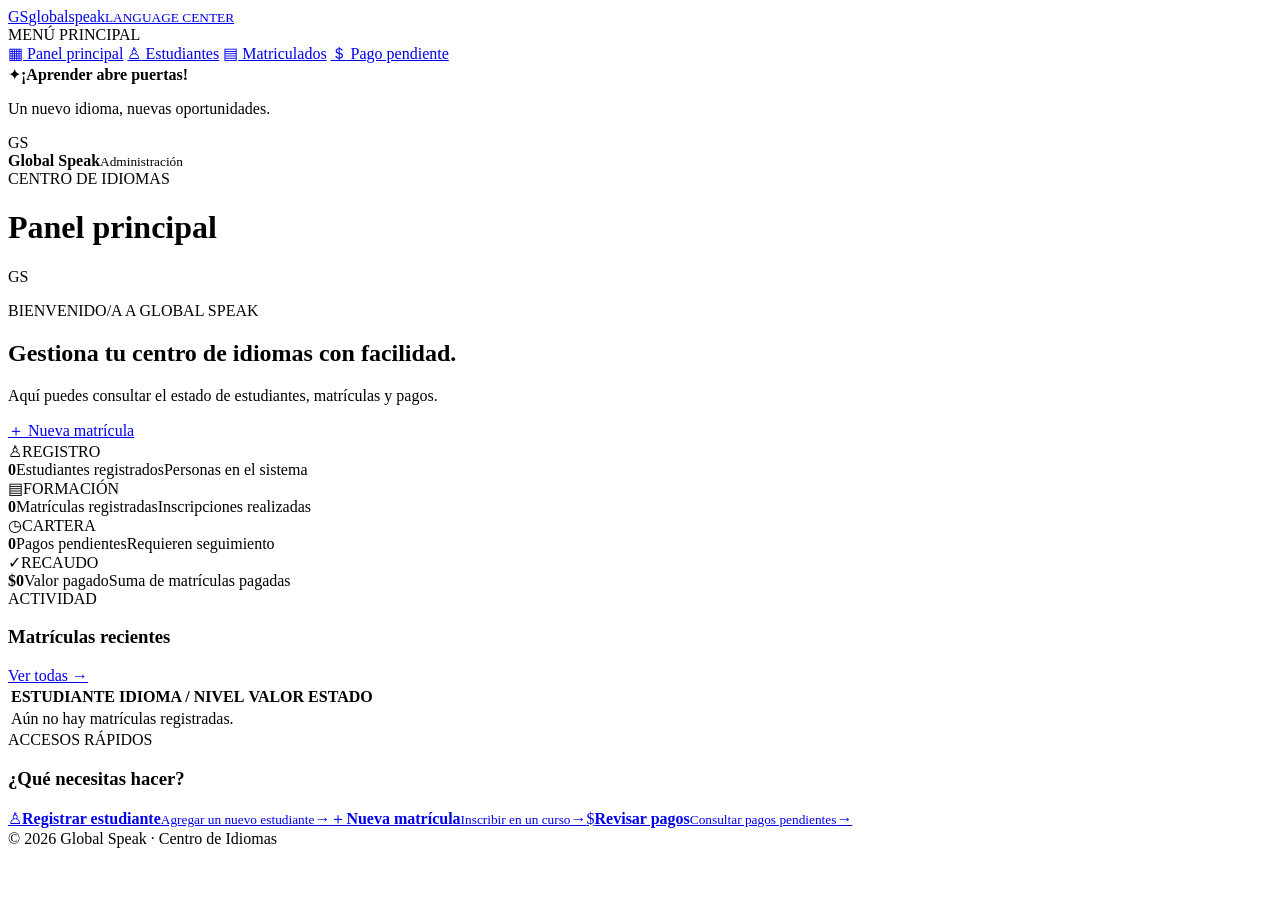
==== Frontend/index.html @ 1390c36b "Novedad: Se completó el contenido de los archivos JS y HTML." ====
<!DOCTYPE html>
<html lang="es">

<head>
    <meta charset="UTF-8">
    <meta name="viewport" content="width=device-width, initial-scale=1.0">
    <title>Global Speak | Panel principal</title>
    <link rel="preconnect" href="https://fonts.googleapis.com">
    <link rel="preconnect" href="https://fonts.gstatic.com" crossorigin>
    <link
        href="https://fonts.googleapis.com/css2?family=DM+Sans:wght@400;500;600;700&family=Manrope:wght@500;600;700;800&display=swap"
        rel="stylesheet">
    <link rel="stylesheet" href="css/styles.css">
    <link rel="stylesheet" href="css/dashboard.css">
</head>

<body data-page="dashboard">
    <div class="app-shell">
        <aside class="sidebar">
            <a class="brand" href="index.html"><span class="brand-mark">GS</span><span>global<span
                        class="brand-light">speak</span><small>LANGUAGE CENTER</small></span></a>
            <div class="sidebar-label">MENÚ PRINCIPAL</div>
            <nav class="nav-menu">
                <a class="nav-link active" href="index.html"><span class="nav-icon">▦</span> Panel principal</a>
                <a class="nav-link" href="estudiantes.html"><span class="nav-icon">♙</span> Estudiantes</a>
                <a class="nav-link" href="matriculados.html"><span class="nav-icon">▤</span> Matriculados</a>
                <a class="nav-link" href="pagos.html"><span class="nav-icon">＄</span> Pago pendiente</a>
            </nav>
            <div class="sidebar-bottom">
                <div class="help-card"><span class="help-icon">✦</span><strong>¡Aprender abre puertas!</strong>
                    <p>Un nuevo idioma, nuevas oportunidades.</p>
                </div>
                <div class="profile-mini">
                    <div class="avatar">GS</div>
                    <div><strong>Global Speak</strong><small>Administración</small></div>
                </div>
            </div>
        </aside>

        <main class="main-content">
            <header class="topbar">
                <div><span class="eyebrow">CENTRO DE IDIOMAS</span>
                    <h1>Panel principal</h1>
                </div>
                <div class="topbar-right"><span class="today" id="today-date"></span>
                    <div class="top-avatar">GS</div>
                </div>
            </header>
            <section class="welcome-row">
                <div>
                    <p class="welcome-kicker">BIENVENIDO/A A GLOBAL SPEAK</p>
                    <h2>Gestiona tu centro de idiomas <span>con facilidad.</span></h2>
                    <p class="muted">Aquí puedes consultar el estado de estudiantes, matrículas y pagos.</p>
                </div><a class="button button-primary" href="matriculados.html#nueva-matricula">＋ Nueva matrícula</a>
            </section>

            <section class="stats-grid">
                <article class="stat-card">
                    <div class="stat-top"><span class="stat-icon lavender">♙</span><span
                            class="stat-caption">REGISTRO</span></div><strong class="stat-number"
                        id="stat-students">0</strong><span class="stat-label">Estudiantes registrados</span><span
                        class="stat-foot">Personas en el sistema</span>
                </article>
                <article class="stat-card">
                    <div class="stat-top"><span class="stat-icon mint">▤</span><span
                            class="stat-caption">FORMACIÓN</span></div><strong class="stat-number"
                        id="stat-enrollments">0</strong><span class="stat-label">Matrículas registradas</span><span
                        class="stat-foot">Inscripciones realizadas</span>
                </article>
                <article class="stat-card">
                    <div class="stat-top"><span class="stat-icon peach">◷</span><span
                            class="stat-caption">CARTERA</span></div><strong class="stat-number"
                        id="stat-pending">0</strong><span class="stat-label">Pagos pendientes</span><span
                        class="stat-foot">Requieren seguimiento</span>
                </article>
                <article class="stat-card">
                    <div class="stat-top"><span class="stat-icon rose">✓</span><span class="stat-caption">RECAUDO</span>
                    </div><strong class="stat-number" id="stat-paid">$0</strong><span class="stat-label">Valor
                        pagado</span><span class="stat-foot">Suma de matrículas pagadas</span>
                </article>
            </section>

            <section class="content-grid">
                <article class="panel recent-panel">
                    <div class="panel-heading">
                        <div><span class="eyebrow">ACTIVIDAD</span>
                            <h3>Matrículas recientes</h3>
                        </div><a class="text-link" href="matriculados.html">Ver todas →</a>
                    </div>
                    <div class="table-wrap">
                        <table>
                            <thead>
                                <tr>
                                    <th>ESTUDIANTE</th>
                                    <th>IDIOMA / NIVEL</th>
                                    <th>VALOR</th>
                                    <th>ESTADO</th>
                                </tr>
                            </thead>
                            <tbody id="recent-enrollments">
                                <tr>
                                    <td colspan="4" class="empty-cell">Aún no hay matrículas registradas.</td>
                                </tr>
                            </tbody>
                        </table>
                    </div>
                </article>
                <article class="panel quick-panel"><span class="eyebrow">ACCESOS RÁPIDOS</span>
                    <h3>¿Qué necesitas hacer?</h3><a class="quick-link" href="estudiantes.html"><span
                            class="quick-symbol lavender">♙</span><span><strong>Registrar
                                estudiante</strong><small>Agregar un nuevo estudiante</small></span><b>→</b></a><a
                        class="quick-link" href="matriculados.html#nueva-matricula"><span
                            class="quick-symbol mint">＋</span><span><strong>Nueva matrícula</strong><small>Inscribir en
                                un curso</small></span><b>→</b></a><a class="quick-link" href="pagos.html"><span
                            class="quick-symbol peach">$</span><span><strong>Revisar pagos</strong><small>Consultar
                                pagos pendientes</small></span><b>→</b></a>
                </article>
            </section>
            <footer class="footer">© 2026 Global Speak · Centro de Idiomas</footer>
        </main>
    </div>
    <script src="js/config.js"></script>
    <script src="js/app.js"></script>
</body>

</html>
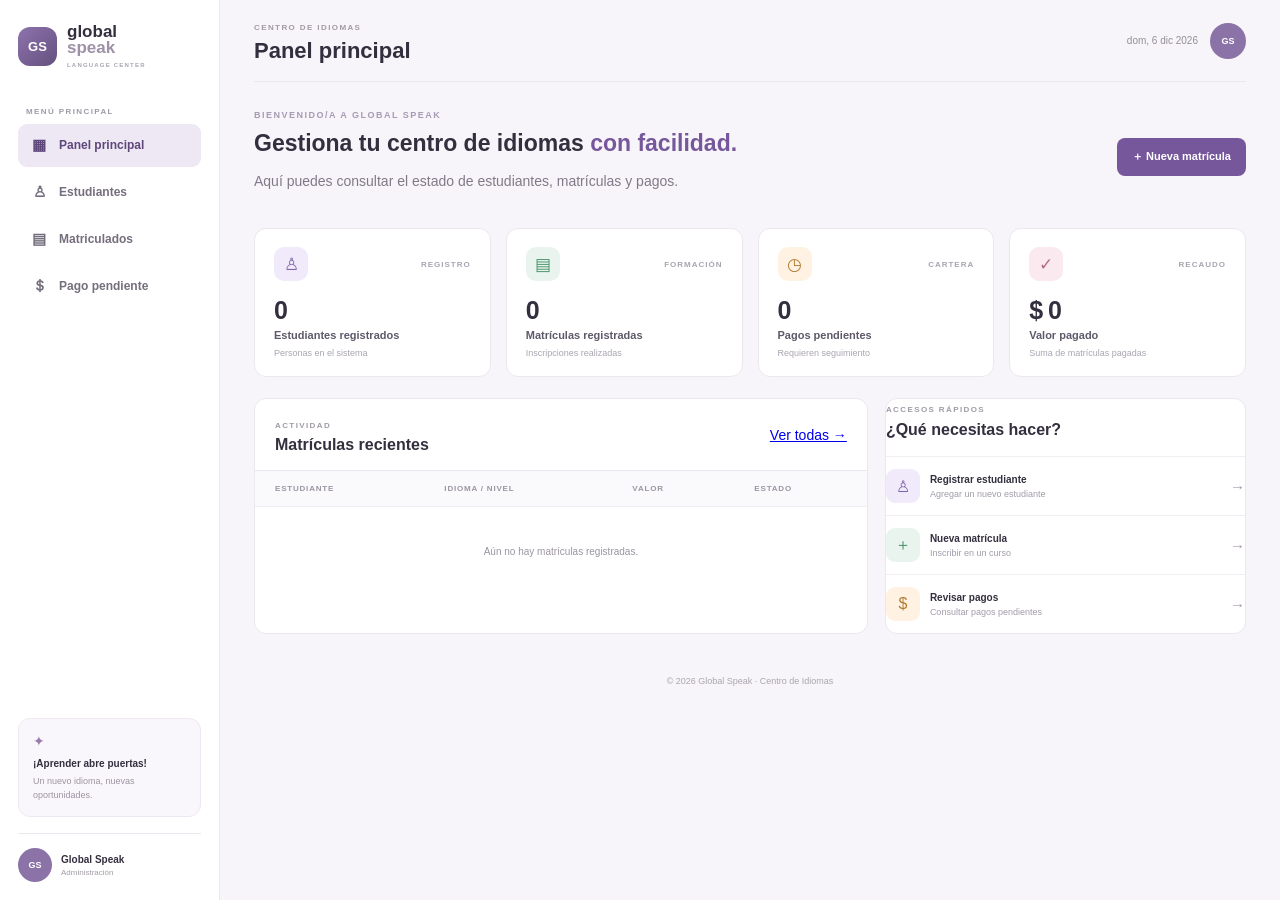
==== commit e084e481: "Novedad: Archivos funcionando, Css mejorado en los múltiples archivos de HTML." ====
--- a/Frontend/index.html
+++ b/Frontend/index.html
@@ -23,7 +23,7 @@
             <nav class="nav-menu">
                 <a class="nav-link active" href="index.html"><span class="nav-icon">▦</span> Panel principal</a>
                 <a class="nav-link" href="estudiantes.html"><span class="nav-icon">♙</span> Estudiantes</a>
-                <a class="nav-link" href="matriculados.html"><span class="nav-icon">▤</span> Matriculados</a>
+                <a class="nav-link" href="matricula.html"><span class="nav-icon">▤</span> Matriculados</a>
                 <a class="nav-link" href="pagos.html"><span class="nav-icon">＄</span> Pago pendiente</a>
             </nav>
             <div class="sidebar-bottom">
@@ -51,7 +51,7 @@
                     <p class="welcome-kicker">BIENVENIDO/A A GLOBAL SPEAK</p>
                     <h2>Gestiona tu centro de idiomas <span>con facilidad.</span></h2>
                     <p class="muted">Aquí puedes consultar el estado de estudiantes, matrículas y pagos.</p>
-                </div><a class="button button-primary" href="matriculados.html#nueva-matricula">＋ Nueva matrícula</a>
+                </div><a class="button button-primary" href="matricula.html#nueva-matricula">＋ Nueva matrícula</a>
             </section>
 
             <section class="stats-grid">
@@ -85,7 +85,7 @@
                     <div class="panel-heading">
                         <div><span class="eyebrow">ACTIVIDAD</span>
                             <h3>Matrículas recientes</h3>
-                        </div><a class="text-link" href="matriculados.html">Ver todas →</a>
+                        </div><a class="text-link" href="matricula.html">Ver todas →</a>
                     </div>
                     <div class="table-wrap">
                         <table>
@@ -109,7 +109,7 @@
                     <h3>¿Qué necesitas hacer?</h3><a class="quick-link" href="estudiantes.html"><span
                             class="quick-symbol lavender">♙</span><span><strong>Registrar
                                 estudiante</strong><small>Agregar un nuevo estudiante</small></span><b>→</b></a><a
-                        class="quick-link" href="matriculados.html#nueva-matricula"><span
+                        class="quick-link" href="matricula.html#nueva-matricula"><span
                             class="quick-symbol mint">＋</span><span><strong>Nueva matrícula</strong><small>Inscribir en
                                 un curso</small></span><b>→</b></a><a class="quick-link" href="pagos.html"><span
                             class="quick-symbol peach">$</span><span><strong>Revisar pagos</strong><small>Consultar
--- a/Frontend/css/styles.css
+++ b/Frontend/css/styles.css
@@ -0,0 +1,207 @@
+ .welcome-row {
+     display: flex;
+     align-items: center;
+     justify-content: space-between;
+     gap: 25px;
+     padding: 28px 0 25px
+ }
+
+ .welcome-row h2 {
+     font-size: 23px;
+     max-width: 560px;
+     line-height: 1.35;
+     margin: 8px 0
+ }
+
+ .welcome-row h2 span {
+     color: var(--purple)
+ }
+
+ .welcome-kicker {
+     font-size: 9px;
+     font-weight: 700;
+     letter-spacing: 1.5px;
+     color: #a59bb4;
+     margin: 0
+ }
+
+ .welcome-row .muted {
+     max-width: 520px
+ }
+
+ .stats-grid {
+     display: grid;
+     grid-template-columns: repeat(4, minmax(0, 1fr));
+     gap: 15px;
+     margin-bottom: 21px
+ }
+
+ .stat-card {
+     padding: 18px 19px;
+     min-width: 0
+ }
+
+ .stat-top {
+     display: flex;
+     align-items: center;
+     justify-content: space-between;
+     margin-bottom: 15px
+ }
+
+ .stat-icon {
+     width: 34px;
+     height: 34px;
+     border-radius: 10px;
+     display: grid;
+     place-items: center;
+     font-size: 17px
+ }
+
+ .lavender {
+     background: #f0eafa;
+     color: #8066ac
+ }
+
+ .mint {
+     background: #e8f4ed;
+     color: #4a916b
+ }
+
+ .peach {
+     background: #fff2e2;
+     color: #b17b32
+ }
+
+ .rose {
+     background: #faeaf0;
+     color: #b66c82
+ }
+
+ .stat-caption {
+     font-size: 8px;
+     letter-spacing: 1px;
+     color: #aaa4b1;
+     font-weight: 700
+ }
+
+ .stat-number {
+     display: block;
+     font: 800 25px Manrope, sans-serif;
+     letter-spacing: -1px;
+     margin-bottom: 4px
+ }
+
+ .stat-label {
+     display: block;
+     font-size: 11px;
+     font-weight: 700;
+     color: #5e5869
+ }
+
+ .stat-foot {
+     display: block;
+     font-size: 9px;
+     color: #aaa4b1;
+     margin-top: 7px
+ }
+
+ .content-grid {
+     display: grid;
+     grid-template-columns: minmax(0, 1.7fr) minmax(250px, 1fr);
+     gap: 17px
+ }
+
+ .recent-panel,
+ .quick-panel {
+     margin: 0
+ }
+
+ .quick-panel h3 {
+     font: 700 16px Manrope, sans-serif;
+     margin: 6px 0 17px
+ }
+
+ .quick-link {
+     display: flex;
+     align-items: center;
+     gap: 10px;
+     text-decoration: none;
+     padding: 12px 0;
+     border-top: 1px solid #f1eef3;
+     color: var(--ink)
+ }
+
+ .quick-symbol {
+     width: 34px;
+     height: 34px;
+     border-radius: 9px;
+     display: grid;
+     place-items: center;
+     font-size: 16px
+ }
+
+ .quick-link span:nth-child(2) {
+     flex: 1
+ }
+
+ .quick-link strong,
+ .quick-link small {
+     display: block
+ }
+
+ .quick-link strong {
+     font-size: 10px
+ }
+
+ .quick-link small {
+     font-size: 9px;
+     color: #a29baa;
+     margin-top: 4px
+ }
+
+ .quick-link b {
+     color: #a59bad;
+     font-size: 15px
+ }
+
+ .payment-stats {
+     grid-template-columns: repeat(2, minmax(0, 1fr));
+     max-width: 600px
+ }
+
+ @media(max-width:1100px) {
+     .stats-grid {
+         grid-template-columns: repeat(2, minmax(0, 1fr))
+     }
+
+     .content-grid {
+         grid-template-columns: 1fr
+     }
+ }
+
+ @media(max-width:600px) {
+     .welcome-row {
+         align-items: flex-start;
+         flex-direction: column
+     }
+
+     .welcome-row h2 {
+         font-size: 20px
+     }
+
+     .stats-grid {
+         gap: 10px
+     }
+
+     .stat-card {
+         padding: 14px
+     }
+
+     .stat-number {
+         font-size: 22px
+     }
+
+     .payment-stats {
+         grid-template-columns: 1fr 1fr
+     }
+ }
--- a/Frontend/css/dashboard.css
+++ b/Frontend/css/dashboard.css
@@ -0,0 +1,684 @@
+:root {
+    --purple: #76579c;
+    --purple-dark: #5d4679;
+    --purple-soft: #eee8f5;
+    --ink: #342f3e;
+    --muted: #817989;
+    --line: #ebe7ef;
+    --background: #f7f5f9;
+    --white: #ffffff;
+}
+
+* {
+    box-sizing: border-box;
+}
+
+html,
+body {
+    min-height: 100%;
+}
+
+body {
+    margin: 0;
+    color: var(--ink);
+    background: var(--background);
+    font-family: "DM Sans", Arial, sans-serif;
+    font-size: 14px;
+}
+
+button,
+input,
+select {
+    font: inherit;
+}
+
+button,
+a,
+input,
+select {
+    outline: none;
+}
+
+.app-shell {
+    min-height: 100vh;
+    display: grid;
+    grid-template-columns: 220px minmax(0, 1fr);
+}
+
+.sidebar {
+    position: sticky;
+    top: 0;
+    height: 100vh;
+    display: flex;
+    flex-direction: column;
+    padding: 24px 18px 18px;
+    background: #ffffff;
+    border-right: 1px solid var(--line);
+}
+
+.brand {
+    display: flex;
+    align-items: center;
+    gap: 10px;
+    color: var(--ink);
+    text-decoration: none;
+    margin-bottom: 38px;
+}
+
+.brand-mark {
+    width: 39px;
+    height: 39px;
+    display: grid;
+    place-items: center;
+    flex: 0 0 39px;
+    border-radius: 12px;
+    color: #ffffff;
+    background: linear-gradient(135deg, #8d73ad, #65507e);
+    font: 800 13px "Manrope", sans-serif;
+}
+
+.brand>span:last-child {
+    display: flex;
+    flex-direction: column;
+    font: 800 17px "Manrope", sans-serif;
+    line-height: 0.95;
+}
+
+.brand-light {
+    color: #9e91a8;
+}
+
+.brand small {
+    margin-top: 7px;
+    color: #aaa3b0;
+    font-size: 6px;
+    letter-spacing: 1.2px;
+}
+
+.sidebar-label,
+.eyebrow {
+    color: #a09aa6;
+    font-size: 8px;
+    font-weight: 800;
+    letter-spacing: 1.4px;
+}
+
+.sidebar-label {
+    margin: 0 8px 8px;
+}
+
+.nav-menu {
+    display: flex;
+    flex-direction: column;
+    gap: 4px;
+}
+
+.nav-link {
+    display: flex;
+    align-items: center;
+    gap: 11px;
+    min-height: 43px;
+    padding: 0 12px;
+    border-radius: 9px;
+    color: #756e7d;
+    text-decoration: none;
+    font-size: 12px;
+    font-weight: 700;
+}
+
+.nav-link:hover {
+    background: #f7f3fa;
+    color: var(--purple);
+}
+
+.nav-link.active {
+    color: var(--purple-dark);
+    background: var(--purple-soft);
+}
+
+.nav-icon {
+    width: 18px;
+    text-align: center;
+    font-size: 15px;
+}
+
+.sidebar-bottom {
+    margin-top: auto;
+}
+
+.help-card {
+    margin-bottom: 16px;
+    padding: 14px;
+    border-radius: 12px;
+    background: #faf7fc;
+    border: 1px solid #eee8f2;
+}
+
+.help-icon {
+    display: block;
+    color: #9a7cac;
+    margin-bottom: 5px;
+}
+
+.help-card strong {
+    font-size: 10px;
+}
+
+.help-card p {
+    margin: 5px 0 0;
+    color: #9a94a0;
+    font-size: 9px;
+    line-height: 1.5;
+}
+
+.profile-mini {
+    display: flex;
+    align-items: center;
+    gap: 9px;
+    padding-top: 14px;
+    border-top: 1px solid var(--line);
+}
+
+.avatar,
+.top-avatar {
+    display: grid;
+    place-items: center;
+    border-radius: 50%;
+    color: #ffffff;
+    background: #8b72a7;
+    font-weight: 800;
+}
+
+.avatar {
+    width: 34px;
+    height: 34px;
+    font-size: 9px;
+}
+
+.profile-mini strong,
+.profile-mini small {
+    display: block;
+}
+
+.profile-mini strong {
+    font-size: 10px;
+}
+
+.profile-mini small {
+    margin-top: 3px;
+    color: #a39ca7;
+    font-size: 8px;
+}
+
+.main-content {
+    min-width: 0;
+    min-height: 100vh;
+    padding: 0 34px;
+}
+
+.topbar {
+    height: 82px;
+    display: flex;
+    align-items: center;
+    justify-content: space-between;
+    border-bottom: 1px solid var(--line);
+}
+
+.topbar h1 {
+    margin: 5px 0 0;
+    font: 800 22px "Manrope", sans-serif;
+}
+
+.topbar-right {
+    display: flex;
+    align-items: center;
+    gap: 12px;
+}
+
+.today {
+    color: #938d99;
+    font-size: 10px;
+}
+
+.top-avatar {
+    width: 36px;
+    height: 36px;
+    font-size: 9px;
+}
+
+.page-intro {
+    min-height: 115px;
+    display: flex;
+    align-items: center;
+    justify-content: space-between;
+    gap: 20px;
+}
+
+.page-intro h2 {
+    margin: 6px 0;
+    font: 800 23px "Manrope", sans-serif;
+}
+
+.muted {
+    color: var(--muted);
+}
+
+.page-intro p {
+    margin: 0;
+    font-size: 11px;
+}
+
+.button,
+.action-button,
+.icon-button {
+    border: 0;
+    cursor: pointer;
+    text-decoration: none;
+}
+
+.button {
+    min-height: 38px;
+    display: inline-flex;
+    align-items: center;
+    justify-content: center;
+    gap: 6px;
+    padding: 9px 15px;
+    border-radius: 8px;
+    font-size: 11px;
+    font-weight: 800;
+}
+
+.button-primary {
+    color: #ffffff;
+    background: var(--purple);
+}
+
+.button-primary:hover {
+    background: var(--purple-dark);
+}
+
+.button-outline {
+    color: var(--purple-dark);
+    background: #ffffff;
+    border: 1px solid #ddd5e5;
+}
+
+.panel,
+.stat-card {
+    background: #ffffff;
+    border: 1px solid var(--line);
+    border-radius: 12px;
+}
+
+.panel {
+    margin-bottom: 24px;
+}
+
+.panel-heading {
+    min-height: 72px;
+    display: flex;
+    align-items: center;
+    justify-content: space-between;
+    gap: 15px;
+    padding: 0 20px;
+    border-bottom: 1px solid var(--line);
+}
+
+.panel-heading h3 {
+    margin: 5px 0 0;
+    font: 800 16px "Manrope", sans-serif;
+}
+
+.result-count,
+.form-step {
+    color: #928a99;
+    font-size: 9px;
+    font-weight: 700;
+}
+
+.toolbar {
+    min-height: 68px;
+    display: flex;
+    align-items: center;
+    justify-content: space-between;
+    gap: 15px;
+    padding: 12px 20px;
+}
+
+.search-box {
+    width: min(360px, 100%);
+    height: 38px;
+    display: flex;
+    align-items: center;
+    gap: 8px;
+    padding: 0 12px;
+    border: 1px solid #e8e3ec;
+    border-radius: 8px;
+    background: #ffffff;
+}
+
+.search-box input {
+    width: 100%;
+    border: 0;
+    background: transparent;
+    color: var(--ink);
+}
+
+.search-box input::placeholder {
+    color: #aaa4af;
+}
+
+.filter-select {
+    height: 38px;
+    min-width: 150px;
+    padding: 0 10px;
+    border: 1px solid #e8e3ec;
+    border-radius: 8px;
+    background: #ffffff;
+    color: #716a78;
+}
+
+.table-wrap {
+    overflow-x: auto;
+}
+
+table {
+    width: 100%;
+    border-collapse: collapse;
+}
+
+th,
+td {
+    padding: 13px 20px;
+    text-align: left;
+    border-bottom: 1px solid #f1edf4;
+}
+
+th {
+    color: #9c95a2;
+    background: #faf9fb;
+    font-size: 8px;
+    letter-spacing: 0.8px;
+}
+
+td {
+    color: #625b69;
+    font-size: 10px;
+}
+
+tbody tr:last-child td {
+    border-bottom: 0;
+}
+
+.student-name {
+    color: var(--ink);
+    font-weight: 800;
+}
+
+.student-sub {
+    color: #748c7d;
+    font-size: 9px;
+}
+
+.empty-cell {
+    height: 90px;
+    text-align: center;
+    color: #9b94a1;
+}
+
+.action-button {
+    min-height: 28px;
+    margin-right: 5px;
+    padding: 6px 9px;
+    border-radius: 7px;
+    color: #76579c;
+    background: #f2edf7;
+    font-size: 9px;
+    font-weight: 800;
+}
+
+.action-button.danger {
+    color: #b45e6f;
+    background: #fff0f3;
+}
+
+.status {
+    display: inline-block;
+    padding: 5px 8px;
+    border-radius: 20px;
+    font-size: 9px;
+    font-weight: 800;
+}
+
+.status-paid {
+    color: #4f8567;
+    background: #edf7f1;
+}
+
+.status-pending {
+    color: #b17b32;
+    background: #fff3e3;
+}
+
+.form-panel {
+    padding-bottom: 18px;
+}
+
+.form-grid {
+    display: grid;
+    grid-template-columns: repeat(2, minmax(0, 1fr));
+    gap: 16px;
+    padding: 20px;
+}
+
+.form-grid label {
+    display: flex;
+    flex-direction: column;
+    gap: 7px;
+    color: #716a78;
+    font-size: 10px;
+    font-weight: 800;
+}
+
+.form-grid input,
+.form-grid select {
+    height: 40px;
+    width: 100%;
+    padding: 0 11px;
+    border: 1px solid #e5dfE9;
+    border-radius: 8px;
+    background: #ffffff;
+    color: var(--ink);
+}
+
+.checkbox-label {
+    align-self: end;
+    flex-direction: row !important;
+    align-items: center;
+}
+
+.checkbox-label input {
+    width: auto;
+    height: auto;
+}
+
+.form-bottom,
+.modal-actions {
+    display: flex;
+    align-items: center;
+    justify-content: space-between;
+    gap: 15px;
+}
+
+.form-bottom {
+    padding: 0 20px;
+}
+
+.form-bottom p {
+    margin: 0;
+    font-size: 10px;
+}
+
+.modal-backdrop {
+    position: fixed;
+    inset: 0;
+    z-index: 50;
+    display: none;
+    align-items: center;
+    justify-content: center;
+    padding: 20px;
+    background: rgba(52, 47, 62, 0.35);
+}
+
+.modal-backdrop.show {
+    display: flex;
+}
+
+.modal {
+    width: min(620px, 100%);
+    max-height: 90vh;
+    overflow-y: auto;
+    border-radius: 14px;
+    background: #ffffff;
+    box-shadow: 0 20px 60px rgba(52, 47, 62, 0.22);
+}
+
+.modal-heading {
+    min-height: 72px;
+    display: flex;
+    align-items: center;
+    justify-content: space-between;
+    padding: 0 20px;
+    border-bottom: 1px solid var(--line);
+}
+
+.modal-heading h3 {
+    margin: 5px 0 0;
+    font: 800 16px "Manrope", sans-serif;
+}
+
+.icon-button {
+    width: 34px;
+    height: 34px;
+    border-radius: 8px;
+    color: #817989;
+    background: #f4f1f6;
+    font-size: 20px;
+}
+
+.modal-actions {
+    padding: 0 20px 20px;
+    justify-content: flex-end;
+}
+
+.toast {
+    position: fixed;
+    right: 24px;
+    bottom: 24px;
+    z-index: 100;
+    max-width: 320px;
+    padding: 12px 16px;
+    border-radius: 9px;
+    color: #ffffff;
+    background: #4d405e;
+    box-shadow: 0 10px 30px rgba(52, 47, 62, 0.2);
+    opacity: 0;
+    transform: translateY(12px);
+    pointer-events: none;
+    transition: 0.2s ease;
+}
+
+.toast.show {
+    opacity: 1;
+    transform: translateY(0);
+}
+
+.footer {
+    padding: 18px 0 25px;
+    color: #aaa4af;
+    font-size: 9px;
+    text-align: center;
+}
+
+@media (max-width: 1050px) {
+    .app-shell {
+        grid-template-columns: 190px minmax(0, 1fr);
+    }
+
+    .main-content {
+        padding: 0 22px;
+    }
+}
+
+@media (max-width: 760px) {
+    .app-shell {
+        display: block;
+    }
+
+    .sidebar {
+        position: relative;
+        height: auto;
+        padding: 14px;
+        border-right: 0;
+        border-bottom: 1px solid var(--line);
+    }
+
+    .brand {
+        margin-bottom: 14px;
+    }
+
+    .sidebar-label,
+    .sidebar-bottom {
+        display: none;
+    }
+
+    .nav-menu {
+        flex-direction: row;
+        overflow-x: auto;
+    }
+
+    .nav-link {
+        flex: 0 0 auto;
+    }
+
+    .main-content {
+        padding: 0 14px;
+    }
+
+    .topbar {
+        height: 70px;
+    }
+
+    .today {
+        display: none;
+    }
+
+    .page-intro {
+        align-items: flex-start;
+        flex-direction: column;
+        justify-content: center;
+        padding: 18px 0;
+    }
+
+    .toolbar {
+        align-items: stretch;
+        flex-direction: column;
+    }
+
+    .search-box {
+        width: 100%;
+    }
+
+    .filter-select {
+        width: 100%;
+    }
+
+    .form-grid {
+        grid-template-columns: 1fr;
+    }
+
+    .form-bottom {
+        align-items: flex-start;
+        flex-direction: column;
+    }
+}
